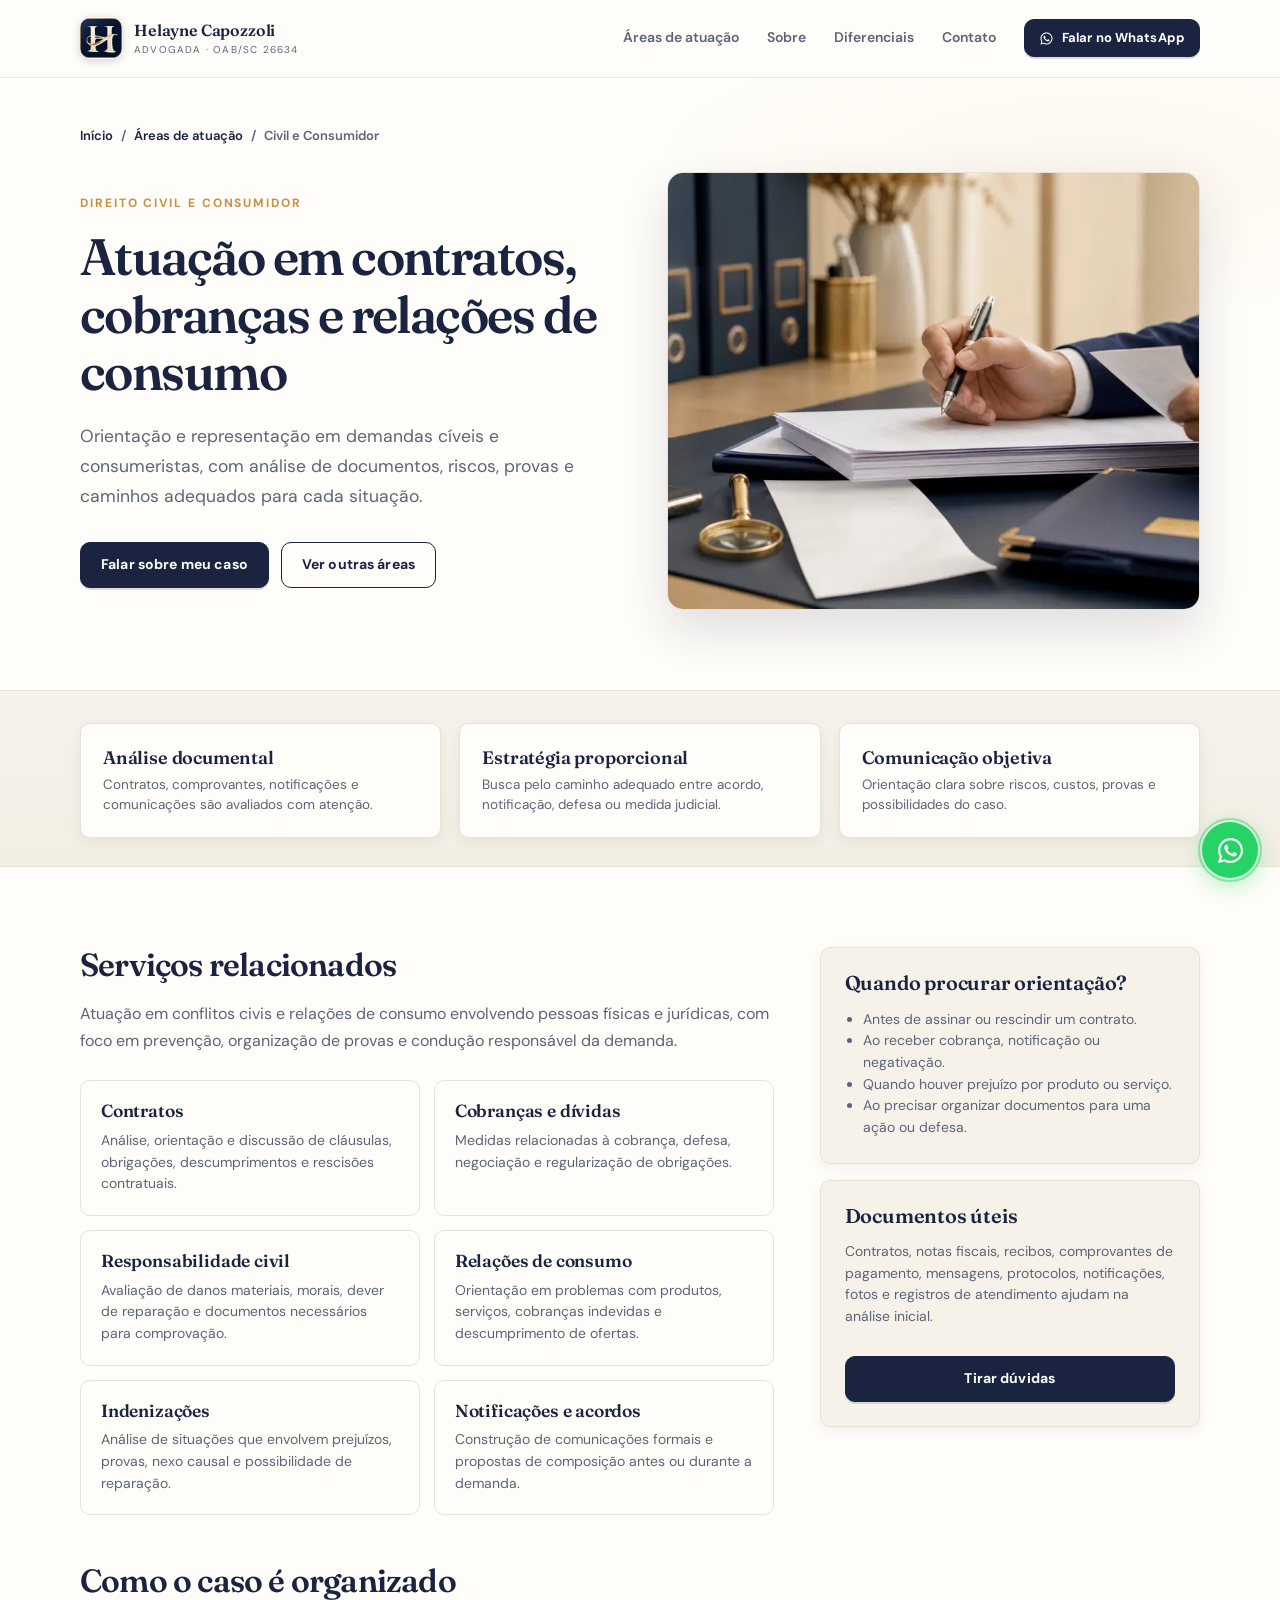
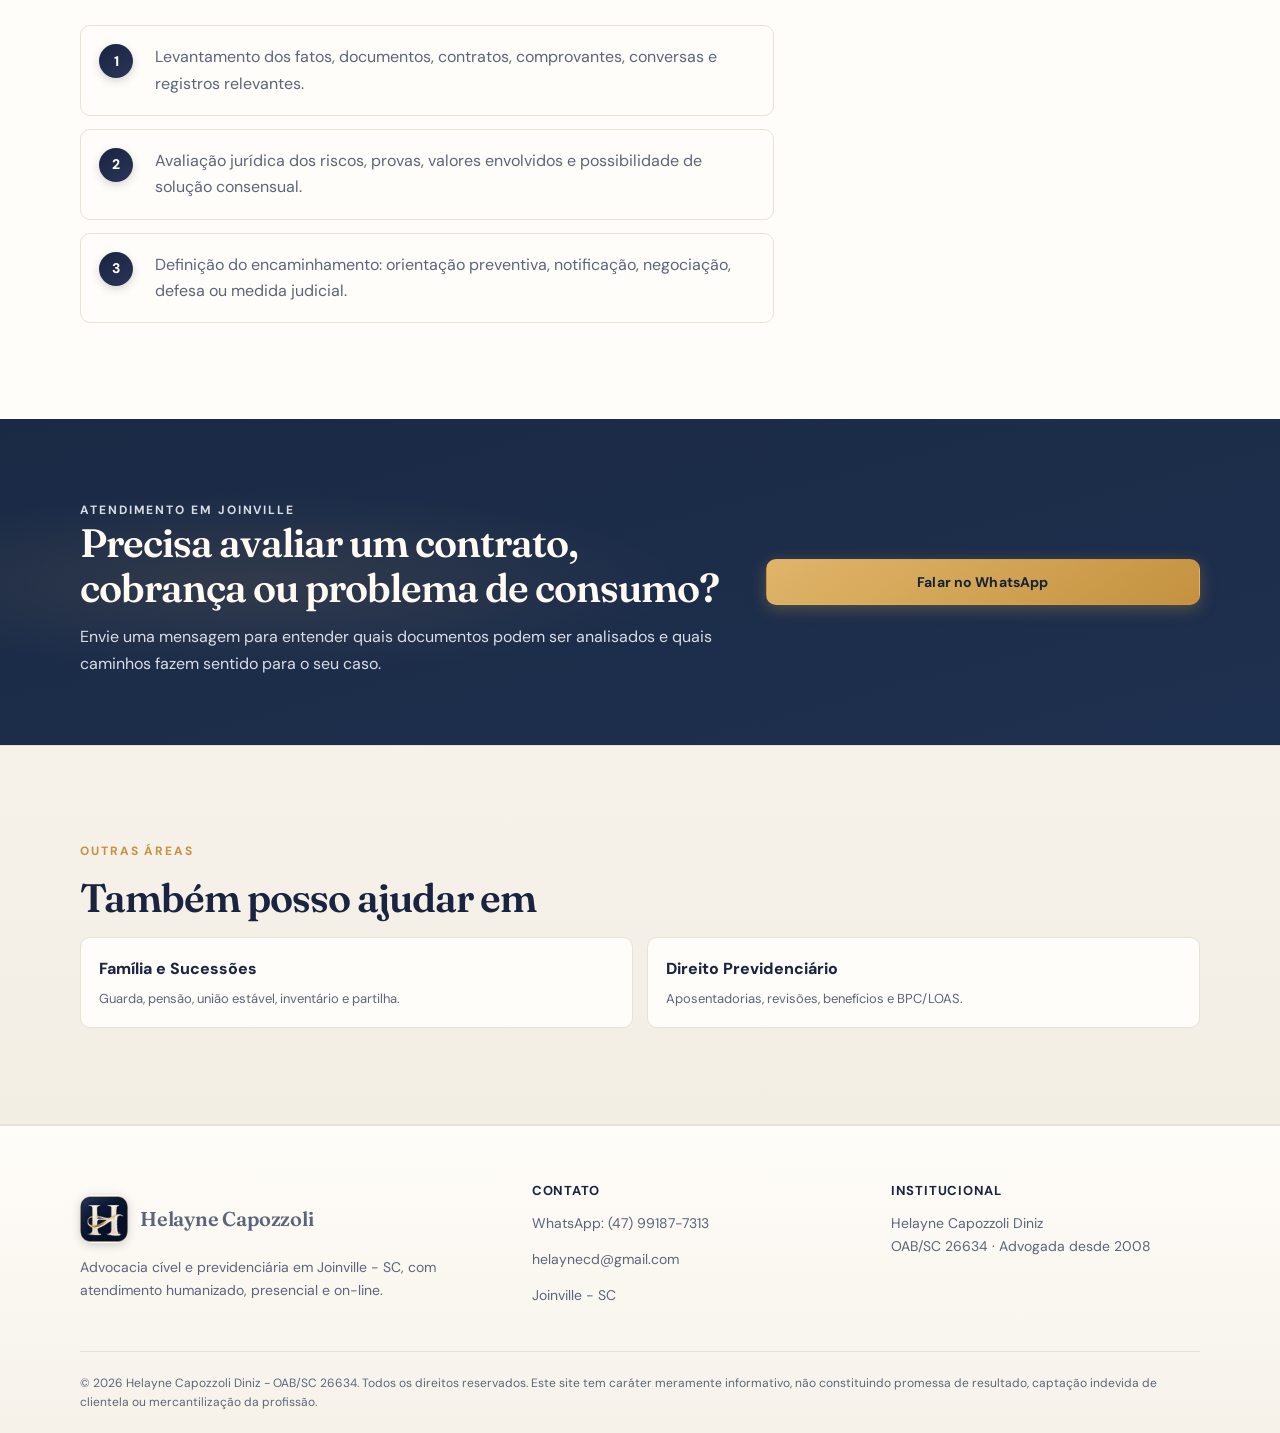
==== servicos/civil-consumidor.html @ b2b25af7 "Add files via upload" ====
<!doctype html>
<html lang="pt-BR">
  <head>
    <meta charset="UTF-8" />
    <meta name="viewport" content="width=device-width, initial-scale=1.0" />
    <meta
      name="description"
      content="Atuação em Direito Civil e do Consumidor em Joinville: contratos, cobranças, responsabilidade civil, indenizações e relações de consumo."
    />
    <meta name="theme-color" content="#202842" />
    <meta property="og:type" content="website" />
    <meta property="og:locale" content="pt_BR" />
    <meta property="og:url" content="https://www.helaynediniz.adv.br/servicos/civil-consumidor.html" />
    <meta property="og:title" content="Direito Civil e Consumidor | Helayne Capozzoli Diniz" />
    <meta property="og:description" content="Orientação jurídica em contratos, cobranças, responsabilidade civil e relações de consumo em Joinville - SC." />
    <meta property="og:image" content="https://www.helaynediniz.adv.br/public/civil-consumidor.webp" />
    <title>Direito Civil e Consumidor | Helayne Capozzoli Diniz</title>
    <link rel="canonical" href="https://www.helaynediniz.adv.br/servicos/civil-consumidor.html" />
    <link rel="icon" href="../public/logo-helayne.png" type="image/png" />
    <link rel="preload" as="image" href="../public/civil-consumidor.webp" />
    <link rel="preconnect" href="https://fonts.googleapis.com" />
    <link rel="preconnect" href="https://fonts.gstatic.com" crossorigin />
    <link
      href="https://fonts.googleapis.com/css2?family=DM+Sans:opsz,wght@9..40,400;9..40,500;9..40,600;9..40,700&family=Fraunces:opsz,wght@9..144,500;9..144,600;9..144,700&display=swap"
      rel="stylesheet"
    />
    <link rel="stylesheet" href="../styles.css" />
  </head>
  <body>
    <header class="site-header">
      <div class="container header-content">
        <a class="brand" href="../index.html#inicio" aria-label="Ir para o início">
          <span class="brand-mark" aria-hidden="true"><img src="../public/logo-helayne.webp" width="40" height="38" alt="" /></span>
          <span><strong>Helayne Capozzoli</strong><small>Advogada · OAB/SC 26634</small></span>
        </a>
        <nav class="desktop-nav" aria-label="Navegação principal">
          <a href="../index.html#areas">Áreas de atuação</a>
          <a href="../index.html#sobre">Sobre</a>
          <a href="../index.html#diferenciais">Diferenciais</a>
          <a href="../index.html#contato">Contato</a>
        </nav>
        <a class="button button-small header-cta" href="https://wa.me/5547991877313?text=Ol%C3%A1%2C%20Dra.%20Helayne.%20Gostaria%20de%20falar%20sobre%20Direito%20Civil%20e%20Consumidor." target="_blank" rel="noopener noreferrer">
          <span class="button-icon" aria-hidden="true"><svg class="whatsapp-logo" viewBox="0 0 32 32"><path d="M16.04 3.2c-7.1 0-12.86 5.75-12.86 12.84 0 2.27.6 4.49 1.73 6.43L3.07 29l6.69-1.75a12.8 12.8 0 0 0 6.27 1.6h.01c7.09 0 12.85-5.76 12.85-12.85S23.13 3.2 16.04 3.2Zm0 23.45h-.01c-1.9 0-3.77-.51-5.4-1.48l-.39-.23-3.97 1.04 1.06-3.87-.25-.4a10.58 10.58 0 0 1-1.63-5.67c0-5.85 4.76-10.61 10.62-10.61 2.83 0 5.49 1.1 7.49 3.1s3.1 4.66 3.1 7.49c0 5.85-4.76 10.62-10.62 10.62Zm5.82-7.95c-.32-.16-1.88-.93-2.17-1.04-.29-.11-.5-.16-.71.16-.21.32-.82 1.04-1 1.25-.18.21-.37.24-.69.08-.32-.16-1.35-.5-2.57-1.59-.95-.85-1.59-1.89-1.78-2.21-.18-.32-.02-.49.14-.65.14-.14.32-.37.48-.56.16-.18.21-.32.32-.53.11-.21.05-.4-.03-.56-.08-.16-.71-1.71-.98-2.34-.26-.62-.52-.54-.71-.55h-.61c-.21 0-.56.08-.85.4-.29.32-1.11 1.09-1.11 2.65s1.14 3.07 1.3 3.28c.16.21 2.24 3.42 5.42 4.79.76.33 1.35.52 1.81.67.76.24 1.46.21 2.01.13.61-.09 1.88-.77 2.14-1.51.26-.74.26-1.38.18-1.51-.08-.13-.29-.21-.61-.37Z" /></svg></span> Falar no WhatsApp
        </a>
        <button class="menu-button" type="button" aria-expanded="false" aria-controls="mobile-menu" aria-label="Abrir menu"><span></span><span></span><span></span></button>
      </div>
      <nav id="mobile-menu" class="mobile-nav" aria-label="Navegação mobile" hidden>
        <a href="../index.html#areas">Áreas de atuação</a>
        <a href="../index.html#sobre">Sobre</a>
        <a href="../index.html#diferenciais">Diferenciais</a>
        <a href="../index.html#contato">Contato</a>
        <a class="button" href="https://wa.me/5547991877313?text=Ol%C3%A1%2C%20Dra.%20Helayne.%20Gostaria%20de%20falar%20sobre%20Direito%20Civil%20e%20Consumidor." target="_blank" rel="noopener noreferrer">Falar no WhatsApp</a>
      </nav>
    </header>

    <main>
      <section class="service-hero">
        <div class="container">
          <nav class="breadcrumb" aria-label="Você está em">
            <a href="../index.html">Início</a><span aria-hidden="true">/</span><a href="../index.html#areas">Áreas de atuação</a><span aria-hidden="true">/</span><span>Civil e Consumidor</span>
          </nav>
          <div class="service-hero-grid">
            <div>
              <p class="eyebrow">Direito Civil e Consumidor</p>
              <h1>Atuação em contratos, cobranças e relações de consumo</h1>
              <p class="service-lead">
                Orientação e representação em demandas cíveis e consumeristas, com análise de documentos, riscos, provas e caminhos adequados para cada situação.
              </p>
              <div class="service-actions">
                <a class="button" href="https://wa.me/5547991877313?text=Ol%C3%A1%2C%20Dra.%20Helayne.%20Gostaria%20de%20falar%20sobre%20Direito%20Civil%20e%20Consumidor." target="_blank" rel="noopener noreferrer">Falar sobre meu caso</a>
                <a class="button button-outline" href="../index.html#areas">Ver outras áreas</a>
              </div>
            </div>
            <figure class="service-photo">
              <img src="../public/civil-consumidor.webp" width="1200" height="588" alt="Contrato, celular e documentos de consumo em mesa de escritório jurídico" loading="lazy" />
            </figure>
          </div>
        </div>
      </section>

      <section class="service-summary">
        <div class="container summary-grid">
          <div class="summary-item"><strong>Análise documental</strong><span>Contratos, comprovantes, notificações e comunicações são avaliados com atenção.</span></div>
          <div class="summary-item"><strong>Estratégia proporcional</strong><span>Busca pelo caminho adequado entre acordo, notificação, defesa ou medida judicial.</span></div>
          <div class="summary-item"><strong>Comunicação objetiva</strong><span>Orientação clara sobre riscos, custos, provas e possibilidades do caso.</span></div>
        </div>
      </section>

      <section class="service-content">
        <div class="container service-layout">
          <div>
            <section class="service-block">
              <h2>Serviços relacionados</h2>
              <p>Atuação em conflitos civis e relações de consumo envolvendo pessoas físicas e jurídicas, com foco em prevenção, organização de provas e condução responsável da demanda.</p>
              <div class="service-list-grid">
                <article class="service-feature"><h3>Contratos</h3><p>Análise, orientação e discussão de cláusulas, obrigações, descumprimentos e rescisões contratuais.</p></article>
                <article class="service-feature"><h3>Cobranças e dívidas</h3><p>Medidas relacionadas à cobrança, defesa, negociação e regularização de obrigações.</p></article>
                <article class="service-feature"><h3>Responsabilidade civil</h3><p>Avaliação de danos materiais, morais, dever de reparação e documentos necessários para comprovação.</p></article>
                <article class="service-feature"><h3>Relações de consumo</h3><p>Orientação em problemas com produtos, serviços, cobranças indevidas e descumprimento de ofertas.</p></article>
                <article class="service-feature"><h3>Indenizações</h3><p>Análise de situações que envolvem prejuízos, provas, nexo causal e possibilidade de reparação.</p></article>
                <article class="service-feature"><h3>Notificações e acordos</h3><p>Construção de comunicações formais e propostas de composição antes ou durante a demanda.</p></article>
              </div>
            </section>

            <section class="service-block">
              <h2>Como o caso é organizado</h2>
              <ol class="service-steps">
                <li><span>Levantamento dos fatos, documentos, contratos, comprovantes, conversas e registros relevantes.</span></li>
                <li><span>Avaliação jurídica dos riscos, provas, valores envolvidos e possibilidade de solução consensual.</span></li>
                <li><span>Definição do encaminhamento: orientação preventiva, notificação, negociação, defesa ou medida judicial.</span></li>
              </ol>
            </section>
          </div>

          <aside class="service-aside">
            <div class="aside-box">
              <h2>Quando procurar orientação?</h2>
              <ul>
                <li>Antes de assinar ou rescindir um contrato.</li>
                <li>Ao receber cobrança, notificação ou negativação.</li>
                <li>Quando houver prejuízo por produto ou serviço.</li>
                <li>Ao precisar organizar documentos para uma ação ou defesa.</li>
              </ul>
            </div>
            <div class="aside-box">
              <h3>Documentos úteis</h3>
              <p>Contratos, notas fiscais, recibos, comprovantes de pagamento, mensagens, protocolos, notificações, fotos e registros de atendimento ajudam na análise inicial.</p>
              <a class="button" href="https://wa.me/5547991877313?text=Ol%C3%A1%2C%20Dra.%20Helayne.%20Gostaria%20de%20orienta%C3%A7%C3%A3o%20sobre%20documentos%20para%20Direito%20Civil%20e%20Consumidor." target="_blank" rel="noopener noreferrer">Tirar dúvidas</a>
            </div>
          </aside>
        </div>
      </section>

      <section class="service-cta-band">
        <div class="container service-cta-grid">
          <div>
            <p class="eyebrow">Atendimento em Joinville</p>
            <h2>Precisa avaliar um contrato, cobrança ou problema de consumo?</h2>
            <p>Envie uma mensagem para entender quais documentos podem ser analisados e quais caminhos fazem sentido para o seu caso.</p>
          </div>
          <a class="button" href="https://wa.me/5547991877313?text=Ol%C3%A1%2C%20Dra.%20Helayne.%20Gostaria%20de%20agendar%20uma%20consulta%20sobre%20Direito%20Civil%20e%20Consumidor." target="_blank" rel="noopener noreferrer">Falar no WhatsApp</a>
        </div>
      </section>

      <section class="section section-muted">
        <div class="container">
          <div class="section-heading">
            <p class="eyebrow">Outras áreas</p>
            <h2>Também posso ajudar em</h2>
          </div>
          <div class="related-services">
            <a href="familia-sucessoes.html">Família e Sucessões<span>Guarda, pensão, união estável, inventário e partilha.</span></a>
            <a href="previdenciario.html">Direito Previdenciário<span>Aposentadorias, revisões, benefícios e BPC/LOAS.</span></a>
          </div>
        </div>
      </section>
    </main>

    <footer class="site-footer">
      <div class="container footer-grid">
        <div><a class="brand brand-footer" href="../index.html#inicio"><span class="brand-mark" aria-hidden="true"><img src="../public/logo-helayne.webp" width="40" height="38" alt="" /></span><strong>Helayne Capozzoli</strong></a><p>Advocacia cível e previdenciária em Joinville - SC, com atendimento humanizado, presencial e on-line.</p></div>
        <div><h3>Contato</h3><a href="https://wa.me/5547991877313" target="_blank" rel="noopener noreferrer">WhatsApp: (47) 99187-7313</a><a href="mailto:helaynecd@gmail.com">helaynecd@gmail.com</a><p>Joinville - SC</p></div>
        <div><h3>Institucional</h3><p>Helayne Capozzoli Diniz<br />OAB/SC 26634 · Advogada desde 2008</p></div>
      </div>
      <div class="container copyright">© <span id="year"></span> Helayne Capozzoli Diniz - OAB/SC 26634. Todos os direitos reservados. Este site tem caráter meramente informativo, não constituindo promessa de resultado, captação indevida de clientela ou mercantilização da profissão.</div>
    </footer>
    <a class="whatsapp-float" href="https://wa.me/5547991877313?text=Ol%C3%A1%2C%20Dra.%20Helayne.%20Gostaria%20de%20falar%20sobre%20Direito%20Civil%20e%20Consumidor." target="_blank" rel="noopener noreferrer" aria-label="Falar no WhatsApp"><svg class="whatsapp-logo" viewBox="0 0 32 32" aria-hidden="true"><path d="M16.04 3.2c-7.1 0-12.86 5.75-12.86 12.84 0 2.27.6 4.49 1.73 6.43L3.07 29l6.69-1.75a12.8 12.8 0 0 0 6.27 1.6h.01c7.09 0 12.85-5.76 12.85-12.85S23.13 3.2 16.04 3.2Zm0 23.45h-.01c-1.9 0-3.77-.51-5.4-1.48l-.39-.23-3.97 1.04 1.06-3.87-.25-.4a10.58 10.58 0 0 1-1.63-5.67c0-5.85 4.76-10.61 10.62-10.61 2.83 0 5.49 1.1 7.49 3.1s3.1 4.66 3.1 7.49c0 5.85-4.76 10.62-10.62 10.62Zm5.82-7.95c-.32-.16-1.88-.93-2.17-1.04-.29-.11-.5-.16-.71.16-.21.32-.82 1.04-1 1.25-.18.21-.37.24-.69.08-.32-.16-1.35-.5-2.57-1.59-.95-.85-1.59-1.89-1.78-2.21-.18-.32-.02-.49.14-.65.14-.14.32-.37.48-.56.16-.18.21-.32.32-.53.11-.21.05-.4-.03-.56-.08-.16-.71-1.71-.98-2.34-.26-.62-.52-.54-.71-.55h-.61c-.21 0-.56.08-.85.4-.29.32-1.11 1.09-1.11 2.65s1.14 3.07 1.3 3.28c.16.21 2.24 3.42 5.42 4.79.76.33 1.35.52 1.81.67.76.24 1.46.21 2.01.13.61-.09 1.88-.77 2.14-1.51.26-.74.26-1.38.18-1.51-.08-.13-.29-.21-.61-.37Z" /></svg></a>
    <script src="../script.js"></script>
  </body>
</html>
---- styles.css ----
:root {
  --ink: #1a2340;
  --ink-soft: #2a3558;
  --muted: #5c6578;
  --paper: #fffdf9;
  --sand: #f6f2ea;
  --sand-deep: #efe9de;
  --gold: #c4923f;
  --gold-soft: #d4a85c;
  --gold-muted: #f0e2c9;
  --line: #e8e2d6;
  --line-strong: #d9d1c3;
  --shadow: 0 12px 32px rgba(26, 35, 64, 0.1);
  --shadow-sm: 0 4px 14px rgba(26, 35, 64, 0.06);
  --shadow-lg: 0 20px 48px rgba(26, 35, 64, 0.14);
  --radius: 16px;
  --radius-sm: 10px;
  --serif: Fraunces, Georgia, serif;
  --sans: "DM Sans", Arial, sans-serif;
  --ease: cubic-bezier(0.22, 1, 0.36, 1);
}

* { box-sizing: border-box; }

html { scroll-behavior: smooth; overflow-x: hidden; }

body {
  margin: 0;
  overflow-x: hidden;
  background: var(--paper);
  color: var(--ink);
  font: 400 16px/1.65 var(--sans);
  -webkit-font-smoothing: antialiased;
  text-rendering: optimizeLegibility;
}

::selection {
  background: rgba(196, 146, 63, 0.22);
  color: var(--ink);
}

a { color: inherit; text-decoration: none; }

a:focus-visible,
button:focus-visible,
summary:focus-visible {
  outline: 3px solid rgba(196, 146, 63, 0.5);
  outline-offset: 3px;
  border-radius: 8px;
}

img { display: block; max-width: 100%; height: auto; }

.container {
  width: min(1120px, calc(100% - 40px));
  margin: auto;
}

/* —— Header —— */
.site-header {
  position: sticky;
  top: 0;
  z-index: 10;
  border-bottom: 1px solid transparent;
  background: rgba(255, 253, 249, 0.88);
  backdrop-filter: blur(16px) saturate(1.2);
  -webkit-backdrop-filter: blur(16px) saturate(1.2);
  transition: border-color 0.25s var(--ease), box-shadow 0.25s var(--ease);
  box-shadow: 0 1px 0 rgba(232, 226, 214, 0.8);
}

.header-content {
  min-height: 76px;
  display: flex;
  align-items: center;
  justify-content: space-between;
  gap: 28px;
}

.brand {
  display: flex;
  align-items: center;
  gap: 12px;
  line-height: 1.1;
}

.brand-mark {
  display: grid;
  place-items: center;
  width: 42px;
  height: 42px;
  flex-shrink: 0;
  border-radius: 10px;
  overflow: hidden;
  background: transparent;
  box-shadow: 0 2px 10px rgba(26, 35, 64, 0.2);
}

.brand-mark img {
  width: 100%;
  height: 100%;
  object-fit: contain;
  display: block;
}

.brand-mark svg,
.button-icon svg,
.area-icon svg,
.contact-list svg,
.trust-points svg,
.location svg,
.whatsapp-float svg {
  width: 1em;
  height: 1em;
  fill: none;
  stroke: currentColor;
  stroke-linecap: round;
  stroke-linejoin: round;
  stroke-width: 2;
}

/* brand-mark now uses img logo */

.whatsapp-logo {
  fill: currentColor !important;
  stroke: none !important;
}

.brand strong {
  display: block;
  font: 600 16px/1.15 var(--serif);
  letter-spacing: -0.01em;
}

.brand small {
  display: block;
  margin-top: 4px;
  color: var(--muted);
  font-size: 10px;
  letter-spacing: 0.12em;
  text-transform: uppercase;
}

.desktop-nav {
  display: flex;
  gap: 28px;
  margin-left: auto;
}

.desktop-nav a {
  position: relative;
  color: var(--muted);
  font-size: 14px;
  font-weight: 600;
  transition: color 0.2s var(--ease);
}

.desktop-nav a::after {
  content: "";
  position: absolute;
  left: 0;
  bottom: -4px;
  width: 100%;
  height: 1.5px;
  background: var(--gold);
  transform: scaleX(0);
  transform-origin: left;
  transition: transform 0.25s var(--ease);
}

.desktop-nav a:hover {
  color: var(--ink);
}

.desktop-nav a:hover::after {
  transform: scaleX(1);
}

/* —— Buttons —— */
.button {
  display: inline-flex;
  align-items: center;
  justify-content: center;
  gap: 8px;
  min-height: 46px;
  padding: 0 20px;
  border: 1px solid var(--ink);
  border-radius: var(--radius-sm);
  background: var(--ink);
  color: white;
  font-size: 14px;
  font-weight: 700;
  letter-spacing: 0.01em;
  transition: transform 0.25s var(--ease), background 0.2s ease, box-shadow 0.25s var(--ease), border-color 0.2s ease;
  box-shadow: 0 2px 0 rgba(26, 35, 64, 0.15);
}

.button:hover {
  transform: translateY(-2px);
  background: var(--ink-soft);
  box-shadow: 0 8px 20px rgba(26, 35, 64, 0.18);
}

.button:active {
  transform: translateY(0);
}

.button-small {
  min-height: 38px;
  padding: 0 14px;
  font-size: 13px;
}

.button-outline {
  background: transparent;
  color: var(--ink);
  box-shadow: none;
}

.button-outline:hover {
  background: var(--sand);
  box-shadow: var(--shadow-sm);
}

.button-icon {
  display: inline-grid;
  place-items: center;
  font-size: 15px;
}

.menu-button,
.mobile-nav {
  display: none;
}

/* —— Hero —— */
.hero {
  position: relative;
  overflow: hidden;
  padding: 64px 0 80px;
  background:
    radial-gradient(ellipse 80% 60% at 90% 10%, rgba(196, 146, 63, 0.07), transparent 55%),
    radial-gradient(ellipse 50% 40% at 5% 90%, rgba(26, 35, 64, 0.04), transparent 50%),
    var(--paper);
}

.hero-grid,
.about-grid,
.contact-grid {
  display: grid;
  grid-template-columns: 1.08fr 0.92fr;
  gap: 72px;
  align-items: center;
}

.hero-grid > *,
.about-grid > *,
.contact-grid > * {
  min-width: 0;
}

.eyebrow {
  margin: 0 0 14px;
  color: var(--gold);
  font-size: 12px;
  font-weight: 700;
  letter-spacing: 0.16em;
  text-transform: uppercase;
}

.location {
  display: inline-flex;
  align-items: center;
  max-width: 100%;
  gap: 8px;
  padding: 6px 14px;
  margin-bottom: 22px;
  border: 1px solid var(--line);
  border-radius: 999px;
  background: rgba(246, 242, 234, 0.85);
  color: var(--muted);
  letter-spacing: 0;
  text-transform: none;
  font-size: 12.5px;
  font-weight: 600;
  box-shadow: var(--shadow-sm);
}

.location span {
  display: inline-grid;
  place-items: center;
  color: var(--gold);
  font-size: 15px;
}

h1, h2, h3 {
  margin: 0;
  font-family: var(--serif);
  line-height: 1.12;
  overflow-wrap: break-word;
  font-weight: 600;
}

h1 {
  max-width: 620px;
  font-size: clamp(2.5rem, 4vw, 4.1rem);
  letter-spacing: -0.03em;
  color: var(--ink);
}

h2 {
  font-size: clamp(2rem, 3.1vw, 2.85rem);
  letter-spacing: -0.025em;
}

h3 { font-size: 21px; }

.hero-text {
  max-width: 560px;
  margin: 24px 0 0;
  color: var(--muted);
  font-size: 17.5px;
  line-height: 1.7;
}

.hero-text strong { color: var(--ink); font-weight: 600; }

.hero-actions {
  display: flex;
  flex-wrap: wrap;
  gap: 12px;
  margin-top: 32px;
}

.trust-points {
  display: flex;
  flex-wrap: wrap;
  gap: 14px 32px;
  margin-top: 36px;
  color: var(--muted);
  font-size: 14px;
}

.trust-points p {
  margin: 0;
  display: inline-flex;
  align-items: center;
  gap: 8px;
}

.trust-points p > span:first-child {
  display: inline-grid;
  place-items: center;
  width: 22px;
  height: 22px;
  border-radius: 50%;
  background: var(--gold-muted);
  color: #8f6428;
  font-size: 12px;
  font-weight: 800;
  flex-shrink: 0;
}

.trust-points .trust-label {
  display: inline;
}

.trust-points strong { color: var(--ink); }

.hero-image-wrap {
  position: relative;
  width: 100%;
  max-width: 380px;
  justify-self: end;
}

.hero-image-wrap::before {
  content: "";
  position: absolute;
  inset: -12px -12px 20px 20px;
  border: 1.5px solid var(--gold-soft);
  border-radius: calc(var(--radius) + 6px);
  opacity: 0.45;
  pointer-events: none;
  z-index: 0;
}

.hero-image {
  position: relative;
  z-index: 1;
  width: 100%;
  height: clamp(420px, 46vw, 490px);
  object-fit: cover;
  object-position: center top;
  border: 1px solid var(--line);
  border-radius: var(--radius);
  box-shadow: var(--shadow-lg);
}

.oab-card {
  position: absolute;
  z-index: 2;
  left: -18px;
  bottom: -14px;
  display: flex;
  flex-direction: column;
  padding: 14px 18px;
  border: 1px solid var(--line);
  border-radius: 12px;
  background: rgba(255, 253, 249, 0.96);
  backdrop-filter: blur(8px);
  box-shadow: var(--shadow);
}

.oab-card strong {
  font: 600 17px var(--serif);
  letter-spacing: -0.01em;
}

.oab-card span {
  margin-top: 2px;
  color: var(--muted);
  font-size: 11.5px;
  letter-spacing: 0.04em;
}

/* —— Sections —— */
.section { padding: 96px 0; }

.section-muted {
  border-block: 1px solid var(--line);
  background: linear-gradient(180deg, var(--sand) 0%, #f3eee4 100%);
}

.section-heading { max-width: 680px; }

.centered {
  margin-inline: auto;
  text-align: center;
}

.section-heading > p:last-child {
  margin: 16px 0 0;
  color: var(--muted);
  font-size: 16px;
  line-height: 1.65;
}

/* —— Area cards —— */
.cards-grid {
  display: grid;
  grid-template-columns: repeat(3, minmax(0, 1fr));
  gap: 22px;
  margin-top: 48px;
}

.area-card {
  position: relative;
  display: flex;
  min-width: 0;
  flex-direction: column;
  min-height: 360px;
  padding: 30px;
  border: 1px solid var(--line);
  border-radius: var(--radius);
  background: var(--paper);
  transition: transform 0.3s var(--ease), box-shadow 0.3s var(--ease), border-color 0.25s ease;
  overflow: hidden;
}

.area-card::before {
  content: "";
  position: absolute;
  top: 0;
  left: 0;
  right: 0;
  height: 3px;
  background: linear-gradient(90deg, var(--gold), var(--gold-soft));
  transform: scaleX(0);
  transform-origin: left;
  transition: transform 0.35s var(--ease);
}

.area-card:hover {
  transform: translateY(-6px);
  box-shadow: var(--shadow);
  border-color: var(--line-strong);
}

.area-card:hover::before {
  transform: scaleX(1);
}

.area-icon {
  display: grid;
  place-items: center;
  width: 50px;
  height: 50px;
  border-radius: 13px;
  background: linear-gradient(145deg, var(--ink) 0%, var(--ink-soft) 100%);
  color: white;
  font-size: 24px;
  box-shadow: 0 4px 12px rgba(26, 35, 64, 0.2);
  transition: transform 0.3s var(--ease);
}

.area-card:hover .area-icon {
  transform: scale(1.06);
}

.area-icon svg { width: 23px; height: 23px; }

.area-card h3 { margin-top: 22px; letter-spacing: -0.015em; }

.area-card p {
  margin: 12px 0 0;
  color: var(--muted);
  font-size: 14.5px;
  line-height: 1.6;
}

.area-card ul {
  padding: 0;
  margin: 20px 0;
  list-style: none;
  font-size: 14px;
}

.area-card li {
  margin: 8px 0;
  color: var(--ink-soft);
}

.area-card li::before {
  content: "";
  display: inline-block;
  width: 6px;
  height: 6px;
  margin-right: 10px;
  border-radius: 50%;
  background: var(--gold);
  vertical-align: middle;
  box-shadow: 0 0 0 3px rgba(196, 146, 63, 0.15);
}


/* —— Full-card click target —— */
.area-card {
  cursor: pointer;
}

.area-card-link {
  position: static;
}

.area-card-link::after {
  content: "";
  position: absolute;
  inset: 0;
  z-index: 1;
  border-radius: inherit;
}

.area-card-link span {
  position: relative;
  z-index: 2;
}

.area-card > a,
.area-card-link {
  margin-top: auto;
  color: var(--ink);
  font-size: 14px;
  font-weight: 700;
  transition: color 0.2s ease;
}

.area-card > a span,
.area-card-link span {
  color: var(--gold);
  display: inline-block;
  transition: transform 0.25s var(--ease);
}

.area-card > a:hover,
.area-card-link:hover { color: var(--gold); }

.area-card > a:hover span,
.area-card-link:hover span {
  transform: translateX(4px);
}

.area-card:hover .area-card-link { color: var(--gold); }
.area-card:hover .area-card-link span { transform: translateX(4px); }

/* —— About —— */
.office-photo {
  position: relative;
  width: 100%;
  max-width: 460px;
  justify-self: start;
  overflow: hidden;
  border: 1px solid var(--line);
  border-radius: var(--radius);
  box-shadow: var(--shadow);
}

.office-photo img {
  width: 100%;
  height: clamp(300px, 32vw, 420px);
  object-fit: cover;
  transition: transform 0.6s var(--ease);
}

.office-photo:hover img {
  transform: scale(1.04);
}

.about-copy > p:not(.eyebrow) {
  color: var(--muted);
  line-height: 1.7;
}

.stats {
  display: grid;
  grid-template-columns: repeat(2, 1fr);
  gap: 24px;
  margin: 32px 0;
}

.stats div {
  padding: 12px 0 12px 16px;
  border-left: 2.5px solid var(--gold);
  background: linear-gradient(90deg, rgba(196, 146, 63, 0.06), transparent);
  border-radius: 0 8px 8px 0;
}

.stats dt {
  color: var(--muted);
  font-size: 12.5px;
  font-weight: 600;
  letter-spacing: 0.04em;
  text-transform: uppercase;
}

.stats dd {
  margin: 4px 0 0;
  font: 600 20px var(--serif);
  letter-spacing: -0.01em;
}

/* —— Differentials —— */
.section-dark {
  background:
    radial-gradient(ellipse 70% 50% at 50% 0%, rgba(210, 163, 93, 0.12), transparent 55%),
    linear-gradient(165deg, #1a2a45 0%, #152238 50%, #1e304f 100%);
  color: white;
}

.light h2 { color: #fffaf3; }

.differentials-section { padding: 72px 0 76px; }

.differentials-container {
  width: min(1082px, calc(100% - 40px));
  margin: auto;
}

.differentials-section .eyebrow {
  margin-bottom: 14px;
  color: var(--gold-soft);
  font-size: 13px;
  letter-spacing: 0.14em;
}

.differentials-section h2 {
  font-size: clamp(1.9rem, 3vw, 2.35rem);
  letter-spacing: -0.03em;
}

.differentials-grid {
  display: grid;
  grid-template-columns: repeat(4, 1fr);
  gap: 28px;
  margin-top: 48px;
}

.differentials-grid article {
  display: flex;
  min-width: 0;
  flex-direction: column;
  align-items: center;
  text-align: center;
  padding: 28px 18px;
  border-radius: var(--radius);
  border: 1px solid rgba(255, 255, 255, 0.08);
  background: rgba(255, 255, 255, 0.04);
  transition: background 0.3s var(--ease), border-color 0.3s ease, transform 0.3s var(--ease);
}

.differentials-grid article:hover {
  background: rgba(255, 255, 255, 0.07);
  border-color: rgba(210, 163, 93, 0.35);
  transform: translateY(-4px);
}

.differential-icon {
  display: grid;
  place-items: center;
  width: 52px;
  height: 52px;
  border-radius: 14px;
  background: linear-gradient(145deg, #e0b56a, #c4923f);
  color: #152238;
  box-shadow: 0 6px 16px rgba(196, 146, 63, 0.3);
}

.differential-icon svg {
  width: 25px;
  height: 25px;
  fill: none;
  stroke: currentColor;
  stroke-linecap: round;
  stroke-linejoin: round;
  stroke-width: 2;
}

.differentials-grid h3 {
  margin-top: 20px;
  color: #fffaf3;
  font-size: 18.5px;
  letter-spacing: -0.015em;
}

.differentials-grid p {
  max-width: 240px;
  margin: 8px auto 0;
  color: rgba(238, 241, 246, 0.88);
  font-size: 14px;
  line-height: 1.62;
}

/* —— Contact —— */
.contact-grid { align-items: stretch; }

.contact-grid h2 { max-width: 500px; }

.contact-intro {
  max-width: 510px;
  color: var(--muted);
  line-height: 1.7;
}

.contact-list { margin: 30px 0; }

.contact-list > p {
  display: flex;
  gap: 14px;
  margin: 18px 0;
  color: var(--muted);
  font-size: 14.5px;
  line-height: 1.55;
}

.contact-list > p > span:first-child {
  display: grid;
  place-items: center;
  flex: 0 0 42px;
  height: 42px;
  border-radius: 11px;
  background: linear-gradient(145deg, var(--ink), var(--ink-soft));
  color: white;
  font-size: 18px;
  box-shadow: 0 3px 10px rgba(26, 35, 64, 0.15);
}

.contact-list svg { width: 18px; height: 18px; }

.contact-list strong,
.contact-list a {
  display: block;
  color: var(--ink);
  font-weight: 700;
}

.contact-list a {
  font-weight: 500;
  transition: color 0.2s ease;
}

.contact-list a:hover { color: var(--gold); }

.contact-actions {
  display: flex;
  flex-wrap: wrap;
  gap: 12px;
}

.map {
  width: 100%;
  min-height: 420px;
  border: 1px solid var(--line);
  border-radius: var(--radius);
  box-shadow: var(--shadow-sm);
  filter: grayscale(0.15) contrast(1.02);
  transition: filter 0.3s ease;
}

.map:hover { filter: none; }

/* —— FAQ —— */
.narrow { max-width: 780px; }

.faq-list {
  margin-top: 40px;
  border-top: 1px solid var(--line);
}

.faq-list details {
  border-bottom: 1px solid var(--line);
  transition: background 0.2s ease;
}

.faq-list details:hover {
  background: rgba(246, 242, 234, 0.45);
}

.faq-list summary {
  display: flex;
  align-items: center;
  justify-content: space-between;
  gap: 20px;
  padding: 22px 8px;
  cursor: pointer;
  color: var(--ink);
  font-weight: 700;
  font-size: 15.5px;
  list-style: none;
  transition: color 0.2s ease;
}

.faq-list summary::-webkit-details-marker { display: none; }

.faq-list summary:hover { color: var(--ink-soft); }

.faq-list summary span {
  display: grid;
  place-items: center;
  width: 28px;
  height: 28px;
  flex-shrink: 0;
  border-radius: 50%;
  background: var(--sand);
  color: var(--gold);
  font-size: 20px;
  font-weight: 400;
  line-height: 1;
  transition: transform 0.3s var(--ease), background 0.2s ease;
}

.faq-list details[open] summary span {
  transform: rotate(45deg);
  background: var(--gold-muted);
}

.faq-list details p {
  max-width: 660px;
  margin: 0 8px 22px;
  color: var(--muted);
  font-size: 14.5px;
  line-height: 1.7;
}

/* —— Footer —— */
.site-footer {
  border-top: 1px solid var(--line);
  padding-top: 56px;
  background: linear-gradient(180deg, var(--paper) 0%, var(--sand) 100%);
}

.footer-grid {
  display: grid;
  grid-template-columns: 1.3fr 1fr 1fr;
  gap: 50px;
}

.footer-grid .brand { display: block; width: max-content; }

.site-footer .brand-mark {
  display: grid;
  width: 48px;
  height: 48px;
  border-radius: 12px;
}

.brand-footer {
  display: flex !important;
  align-items: center;
  gap: 12px;
  width: max-content;
  margin-bottom: 4px;
}

.footer-grid .brand strong {
  font-size: 20px;
}

.footer-grid p,
.footer-grid a {
  display: block;
  margin: 13px 0 0;
  color: var(--muted);
  font-size: 14px;
  transition: color 0.2s ease;
}

.footer-grid h3 {
  font: 700 13px var(--sans);
  letter-spacing: 0.06em;
  text-transform: uppercase;
  color: var(--ink);
}

.footer-grid a:hover { color: var(--ink); }

.copyright {
  margin-top: 44px;
  padding: 22px 0;
  border-top: 1px solid var(--line);
  color: var(--muted);
  font-size: 12px;
  line-height: 1.55;
}

/* —— WhatsApp float —— */
.whatsapp-float {
  position: fixed;
  right: 22px;
  bottom: 22px;
  z-index: 5;
  display: grid;
  place-items: center;
  width: 56px;
  height: 56px;
  border-radius: 50%;
  background: #25d366;
  color: white;
  box-shadow: 0 6px 24px rgba(37, 211, 102, 0.4);
  font-size: 26px;
  transition: transform 0.25s var(--ease), box-shadow 0.25s ease, background 0.2s ease;
}

.whatsapp-float::before {
  content: "";
  position: absolute;
  inset: -4px;
  border-radius: 50%;
  border: 2px solid rgba(37, 211, 102, 0.45);
  animation: wa-pulse 2.4s ease-out infinite;
  pointer-events: none;
}

@keyframes wa-pulse {
  0% { transform: scale(1); opacity: 0.7; }
  70% { transform: scale(1.25); opacity: 0; }
  100% { transform: scale(1.25); opacity: 0; }
}

.whatsapp-float svg { width: 31px; height: 31px; }

.whatsapp-float:hover {
  transform: scale(1.1);
  background: #1ebe5d;
  box-shadow: 0 10px 28px rgba(37, 211, 102, 0.5);
}

/* —— Service pages —— */
.service-hero {
  padding: 48px 0 80px;
  overflow: hidden;
  background:
    radial-gradient(ellipse 70% 50% at 85% 15%, rgba(196, 146, 63, 0.06), transparent 50%),
    var(--paper);
}

.breadcrumb {
  display: flex;
  flex-wrap: wrap;
  gap: 8px;
  margin: 0 0 26px;
  color: var(--muted);
  font-size: 13px;
  font-weight: 600;
}

.breadcrumb a {
  color: var(--ink);
  transition: color 0.2s ease;
}

.breadcrumb a:hover { color: var(--gold); }

.service-hero-grid {
  display: grid;
  grid-template-columns: 1fr 1fr;
  gap: 54px;
  align-items: center;
}

.service-hero-grid > *,
.service-layout > *,
.service-cta-grid > * {
  min-width: 0;
}

.service-lead {
  max-width: 650px;
  margin: 22px 0 0;
  color: var(--muted);
  font-size: 17.5px;
  line-height: 1.7;
}

.service-actions {
  display: flex;
  flex-wrap: wrap;
  gap: 12px;
  margin-top: 30px;
}

.service-photo {
  margin: 0;
  overflow: hidden;
  border: 1px solid var(--line);
  border-radius: var(--radius);
  box-shadow: var(--shadow-lg);
}

.service-photo img {
  width: 100%;
  height: clamp(330px, 34vw, 440px);
  object-fit: cover;
  transition: transform 0.6s var(--ease);
}

.service-photo:hover img {
  transform: scale(1.03);
}

.service-summary {
  padding: 32px 0 28px;
  border-block: 1px solid var(--line);
  background: linear-gradient(180deg, var(--sand), #f3eee4);
}

.summary-grid {
  display: grid;
  grid-template-columns: repeat(3, minmax(0, 1fr));
  gap: 18px;
}

.summary-item {
  padding: 22px;
  border: 1px solid var(--line);
  border-radius: var(--radius-sm);
  background: var(--paper);
  box-shadow: var(--shadow-sm);
  transition: transform 0.25s var(--ease), box-shadow 0.25s ease;
}

.summary-item:hover {
  transform: translateY(-3px);
  box-shadow: var(--shadow);
}

.summary-item strong {
  display: block;
  font: 600 18px var(--serif);
  letter-spacing: -0.01em;
}

.summary-item span {
  display: block;
  margin-top: 6px;
  color: var(--muted);
  font-size: 13.5px;
  line-height: 1.5;
}

.service-content { padding: 80px 0; }

.service-layout {
  display: grid;
  grid-template-columns: 1.55fr 0.85fr;
  gap: 46px;
  align-items: start;
}

.service-block + .service-block { margin-top: 48px; }

.service-block h2 {
  font-size: clamp(1.8rem, 2.5vw, 2.45rem);
}

.service-block > p {
  max-width: 760px;
  margin: 17px 0 0;
  color: var(--muted);
  line-height: 1.7;
}

.service-list-grid {
  display: grid;
  grid-template-columns: repeat(2, minmax(0, 1fr));
  gap: 14px;
  margin-top: 26px;
}

.service-feature {
  min-width: 0;
  padding: 20px;
  border: 1px solid var(--line);
  border-radius: var(--radius-sm);
  background: var(--paper);
  transition: border-color 0.25s ease, box-shadow 0.25s ease, transform 0.25s var(--ease);
}

.service-feature:hover {
  border-color: var(--line-strong);
  box-shadow: var(--shadow-sm);
  transform: translateY(-2px);
}

.service-feature h3 { font-size: 17.5px; letter-spacing: -0.01em; }

.service-feature p {
  margin: 9px 0 0;
  color: var(--muted);
  font-size: 14px;
  line-height: 1.55;
}

.service-steps {
  display: grid;
  gap: 13px;
  margin-top: 26px;
  counter-reset: step;
  padding: 0;
}

.service-steps li {
  display: grid;
  grid-template-columns: 42px 1fr;
  gap: 14px;
  align-items: start;
  padding: 18px;
  border: 1px solid var(--line);
  border-radius: var(--radius-sm);
  background: var(--paper);
  list-style: none;
  color: var(--muted);
  transition: border-color 0.2s ease, box-shadow 0.2s ease;
}

.service-steps li:hover {
  border-color: var(--line-strong);
  box-shadow: var(--shadow-sm);
}

.service-steps li::before {
  counter-increment: step;
  content: counter(step);
  display: grid;
  place-items: center;
  width: 34px;
  height: 34px;
  border-radius: 50%;
  background: linear-gradient(145deg, var(--ink), var(--ink-soft));
  color: white;
  font-weight: 800;
  font-size: 14px;
  box-shadow: 0 3px 8px rgba(26, 35, 64, 0.18);
}

.service-aside {
  position: sticky;
  top: 96px;
  display: grid;
  gap: 16px;
}

.aside-box {
  padding: 24px;
  border: 1px solid var(--line);
  border-radius: var(--radius-sm);
  background: var(--sand);
  box-shadow: var(--shadow-sm);
}

.aside-box h2,
.aside-box h3 { font-size: 20px; letter-spacing: -0.01em; }

.aside-box p,
.aside-box li {
  color: var(--muted);
  font-size: 14px;
  line-height: 1.55;
}

.aside-box ul {
  padding-left: 18px;
  margin: 14px 0 0;
}

.aside-box .button {
  width: 100%;
  margin-top: 14px;
}

.service-cta-band {
  padding: 68px 0;
  background:
    radial-gradient(ellipse 60% 50% at 20% 50%, rgba(210, 163, 93, 0.12), transparent 55%),
    linear-gradient(165deg, #1a2a45, #1e304f);
  color: white;
}

.service-cta-grid {
  display: grid;
  grid-template-columns: 1.2fr 0.8fr;
  gap: 34px;
  align-items: center;
}

.service-cta-band h2 { color: #fffaf3; }

.service-cta-band p {
  margin: 14px 0 0;
  color: rgba(238, 241, 246, 0.9);
  line-height: 1.65;
}

.service-cta-band .button {
  background: linear-gradient(145deg, #e0b56a, #c4923f);
  border-color: transparent;
  color: #152238;
  box-shadow: 0 4px 16px rgba(196, 146, 63, 0.35);
}

.service-cta-band .button:hover {
  background: linear-gradient(145deg, #e8c27a, #d4a85c);
  box-shadow: 0 8px 24px rgba(196, 146, 63, 0.4);
}

.related-services {
  display: grid;
  grid-template-columns: repeat(2, minmax(0, 1fr));
  gap: 14px;
  margin-top: 17px;
}

.related-services a {
  padding: 18px;
  border: 1px solid var(--line);
  border-radius: var(--radius-sm);
  background: var(--paper);
  color: var(--ink);
  font-weight: 800;
  transition: border-color 0.2s ease, color 0.2s ease, transform 0.25s var(--ease), box-shadow 0.25s ease;
}

.related-services a span {
  display: block;
  margin-top: 5px;
  color: var(--muted);
  font-size: 13px;
  font-weight: 400;
}

.related-services a:hover {
  border-color: var(--gold-soft);
  color: #8f6428;
  transform: translateY(-2px);
  box-shadow: var(--shadow-sm);
}

/* —— Responsive —— */
@media (max-width: 850px) {
  .desktop-nav,
  .header-cta { display: none; }

  .menu-button {
    display: grid;
    gap: 5px;
    padding: 8px;
    border: 0;
    background: none;
    cursor: pointer;
  }

  .menu-button span {
    display: block;
    width: 23px;
    height: 2px;
    background: var(--ink);
    transition: 0.25s var(--ease);
    border-radius: 1px;
  }

  .menu-button[aria-expanded="true"] span:nth-child(1) {
    transform: translateY(7px) rotate(45deg);
  }

  .menu-button[aria-expanded="true"] span:nth-child(2) { opacity: 0; }

  .menu-button[aria-expanded="true"] span:nth-child(3) {
    transform: translateY(-7px) rotate(-45deg);
  }

  .mobile-nav {
    padding: 8px 20px 20px;
    border-top: 1px solid var(--line);
    background: var(--paper);
  }

  .mobile-nav:not([hidden]) {
    display: flex;
    flex-direction: column;
    gap: 2px;
  }

  .mobile-nav > a:not(.button) {
    padding: 11px 6px;
    font-size: 14.5px;
    font-weight: 700;
    border-radius: 8px;
    transition: background 0.2s ease;
  }

  .mobile-nav > a:not(.button):hover {
    background: var(--sand);
  }

  .mobile-nav .button { margin-top: 10px; }

  .hero { padding: 48px 0 72px; }

  .hero-grid,
  .about-grid,
  .contact-grid {
    grid-template-columns: minmax(0, 1fr);
    gap: 44px;
  }

  .hero-image-wrap {
    width: min(100%, 340px);
    justify-self: center;
  }

  .hero-image { height: 440px; }

  .hero-image-wrap::before {
    inset: -10px -10px 16px 16px;
  }

  .office-photo {
    max-width: 430px;
    justify-self: center;
  }

  .cards-grid {
    grid-template-columns: minmax(0, 1fr);
    max-width: 500px;
    margin-inline: auto;
  }

  .area-card { min-height: auto; }

  .differentials-grid {
    grid-template-columns: repeat(2, minmax(0, 1fr));
    gap: 16px;
  }

  .footer-grid {
    grid-template-columns: 1fr 1fr;
  }

  .footer-grid > div:first-child {
    grid-column: 1 / -1;
  }

  .service-hero { padding: 36px 0 56px; }

  .service-hero-grid,
  .service-layout,
  .service-cta-grid {
    grid-template-columns: minmax(0, 1fr);
  }

  .service-photo { order: -1; }

  .summary-grid { grid-template-columns: minmax(0, 1fr); }

  .service-aside { position: static; }

  .service-cta-grid .button { width: 100%; }

  .related-services { grid-template-columns: minmax(0, 1fr); }
}

@media (max-width: 520px) {
  .container,
  .differentials-container {
    width: auto;
    max-width: none;
    margin-left: 16px;
    margin-right: 16px;
  }

  .header-content { min-height: 67px; }

  .brand { min-width: 0; }

  .brand strong { font-size: 14px; }

  .brand small { font-size: 8px; }

  .brand-mark {
    width: 36px;
    height: 36px;
    flex: 0 0 36px;
  }

  .section { padding: 64px 0; }

  .hero {
    padding-top: 36px;
    padding-bottom: 56px;
  }

  h1 {
    max-width: 100%;
    font-size: clamp(2rem, 9.2vw, 2.45rem);
    letter-spacing: -0.02em;
    line-height: 1.1;
  }

  .hero-text {
    max-width: 100%;
    font-size: 16px;
    line-height: 1.58;
    overflow-wrap: anywhere;
  }

  .hero-actions {
    width: 100%;
    margin-top: 26px;
  }

  .button { max-width: 100%; }

  .hero-actions .button,
  .contact-actions .button {
    width: 100%;
    min-width: 0;
  }

  .trust-points {
    display: grid;
    gap: 10px;
    margin-top: 28px;
  }

  .hero-image-wrap {
    width: 100%;
    max-width: 300px;
  }

  .hero-image {
    height: 380px;
    border-radius: 14px;
  }

  .oab-card {
    left: 6px;
    bottom: -12px;
    padding: 11px 14px;
  }

  .oab-card strong { font-size: 14px; }

  .section-heading { max-width: 100%; }

  .section-heading > p:last-child {
    font-size: 14.5px;
    overflow-wrap: anywhere;
  }

  .cards-grid {
    width: 100%;
    gap: 16px;
    margin-top: 34px;
  }

  .area-card {
    width: 100%;
    padding: 24px;
    overflow: hidden;
  }

  .area-card p,
  .area-card li,
  .area-card a {
    overflow-wrap: anywhere;
  }

  .office-photo { max-width: 300px; }

  .office-photo img { height: 260px; }

  .differentials-section h2 {
    font-size: clamp(1.75rem, 8vw, 2.15rem);
    letter-spacing: -0.02em;
  }

  .differentials-grid {
    grid-template-columns: 1fr;
    gap: 12px;
  }

  .differentials-grid article {
    padding: 22px 16px;
  }

  .map { min-height: 300px; }

  .footer-grid {
    grid-template-columns: 1fr;
    gap: 28px;
  }

  .footer-grid > div:first-child { grid-column: auto; }

  .whatsapp-float {
    right: 16px;
    bottom: 16px;
    width: 52px;
    height: 52px;
  }

  .service-hero h1 {
    max-width: 100%;
    font-size: clamp(1.85rem, 8vw, 2.25rem);
    overflow-wrap: anywhere;
  }

  .service-lead {
    max-width: 100%;
    font-size: 16px;
    line-height: 1.58;
  }

  .service-actions .button { width: 100%; }

  .service-photo img { height: 260px; }

  .service-content { padding: 58px 0; }

  .service-list-grid { grid-template-columns: minmax(0, 1fr); }

  .service-steps { padding: 0; }

  .service-steps li {
    grid-template-columns: 36px 1fr;
    padding: 15px;
  }

  .service-steps li::before {
    width: 30px;
    height: 30px;
  }

  .service-cta-band { padding: 52px 0; }
}

@media (prefers-reduced-motion: reduce) {
  *,
  *::before,
  *::after {
    animation-duration: 0.01ms !important;
    animation-iteration-count: 1 !important;
    transition-duration: 0.01ms !important;
  }

  html { scroll-behavior: auto; }
}
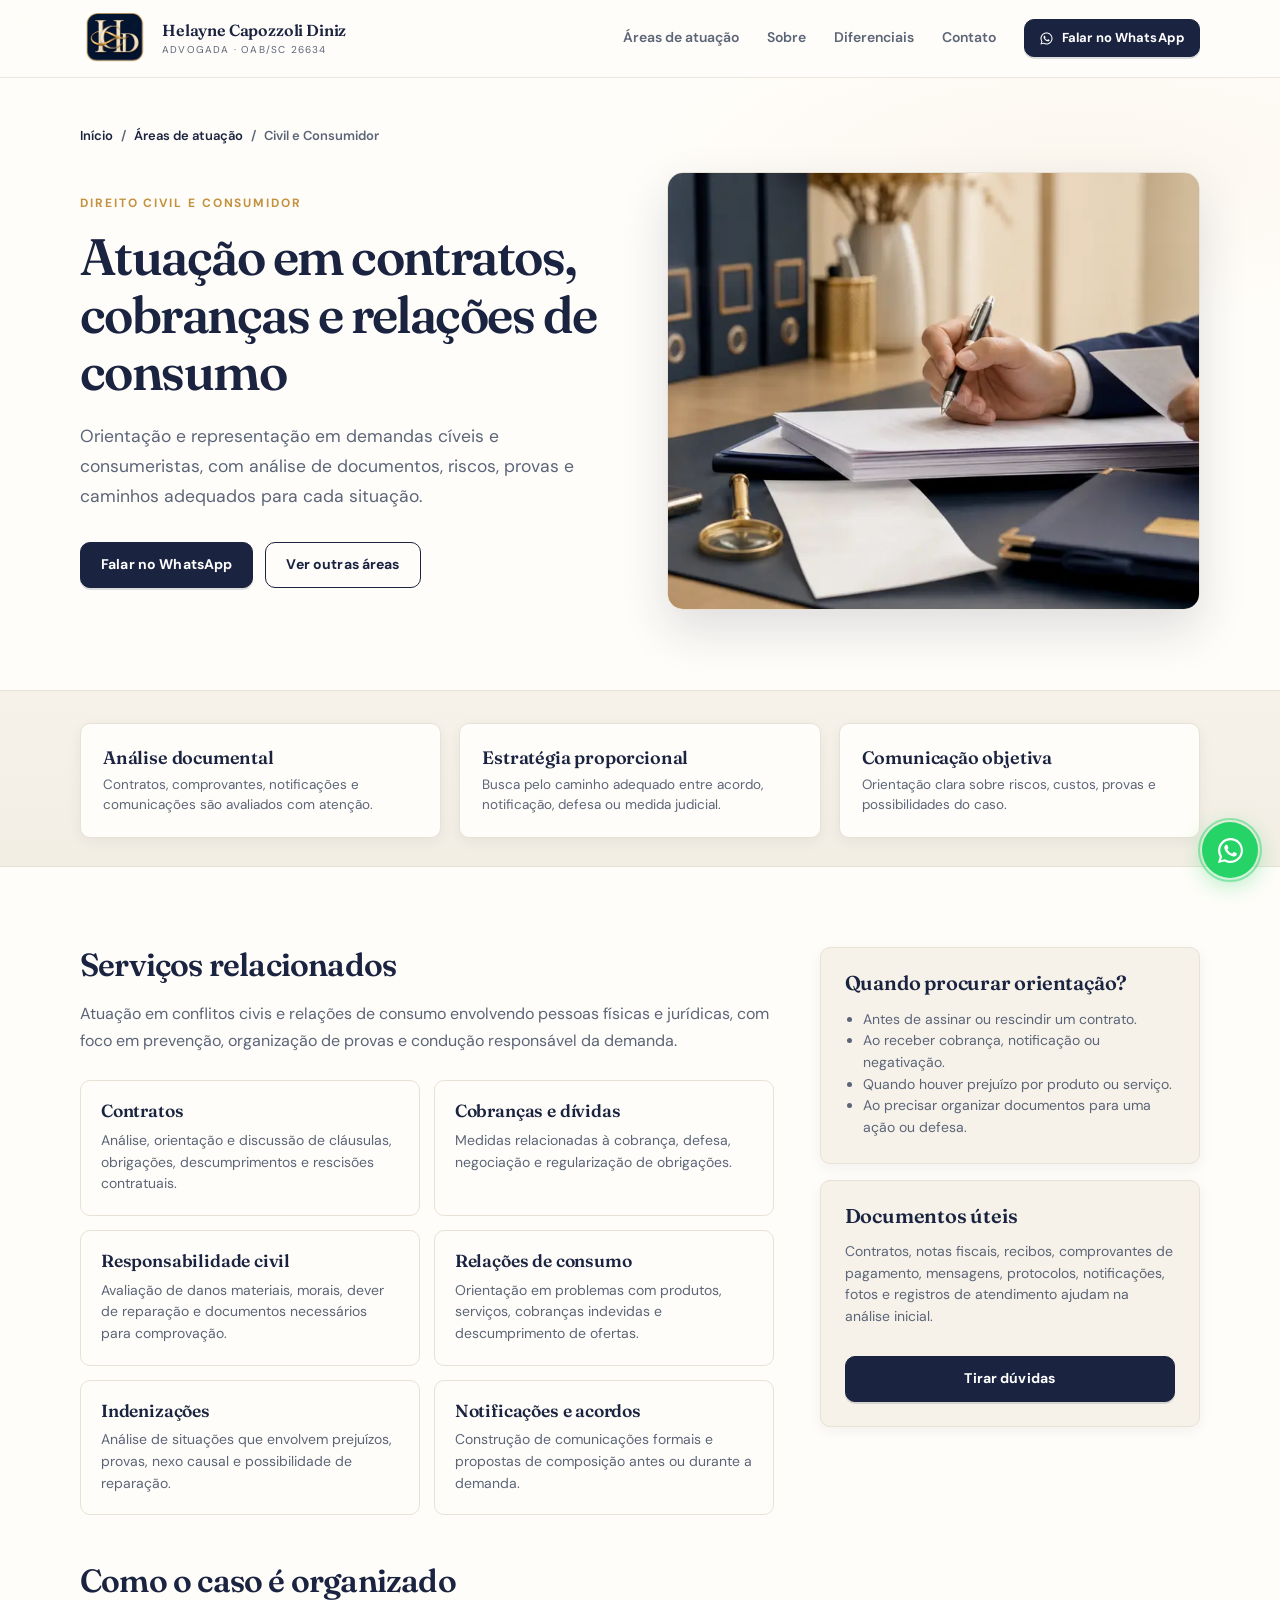
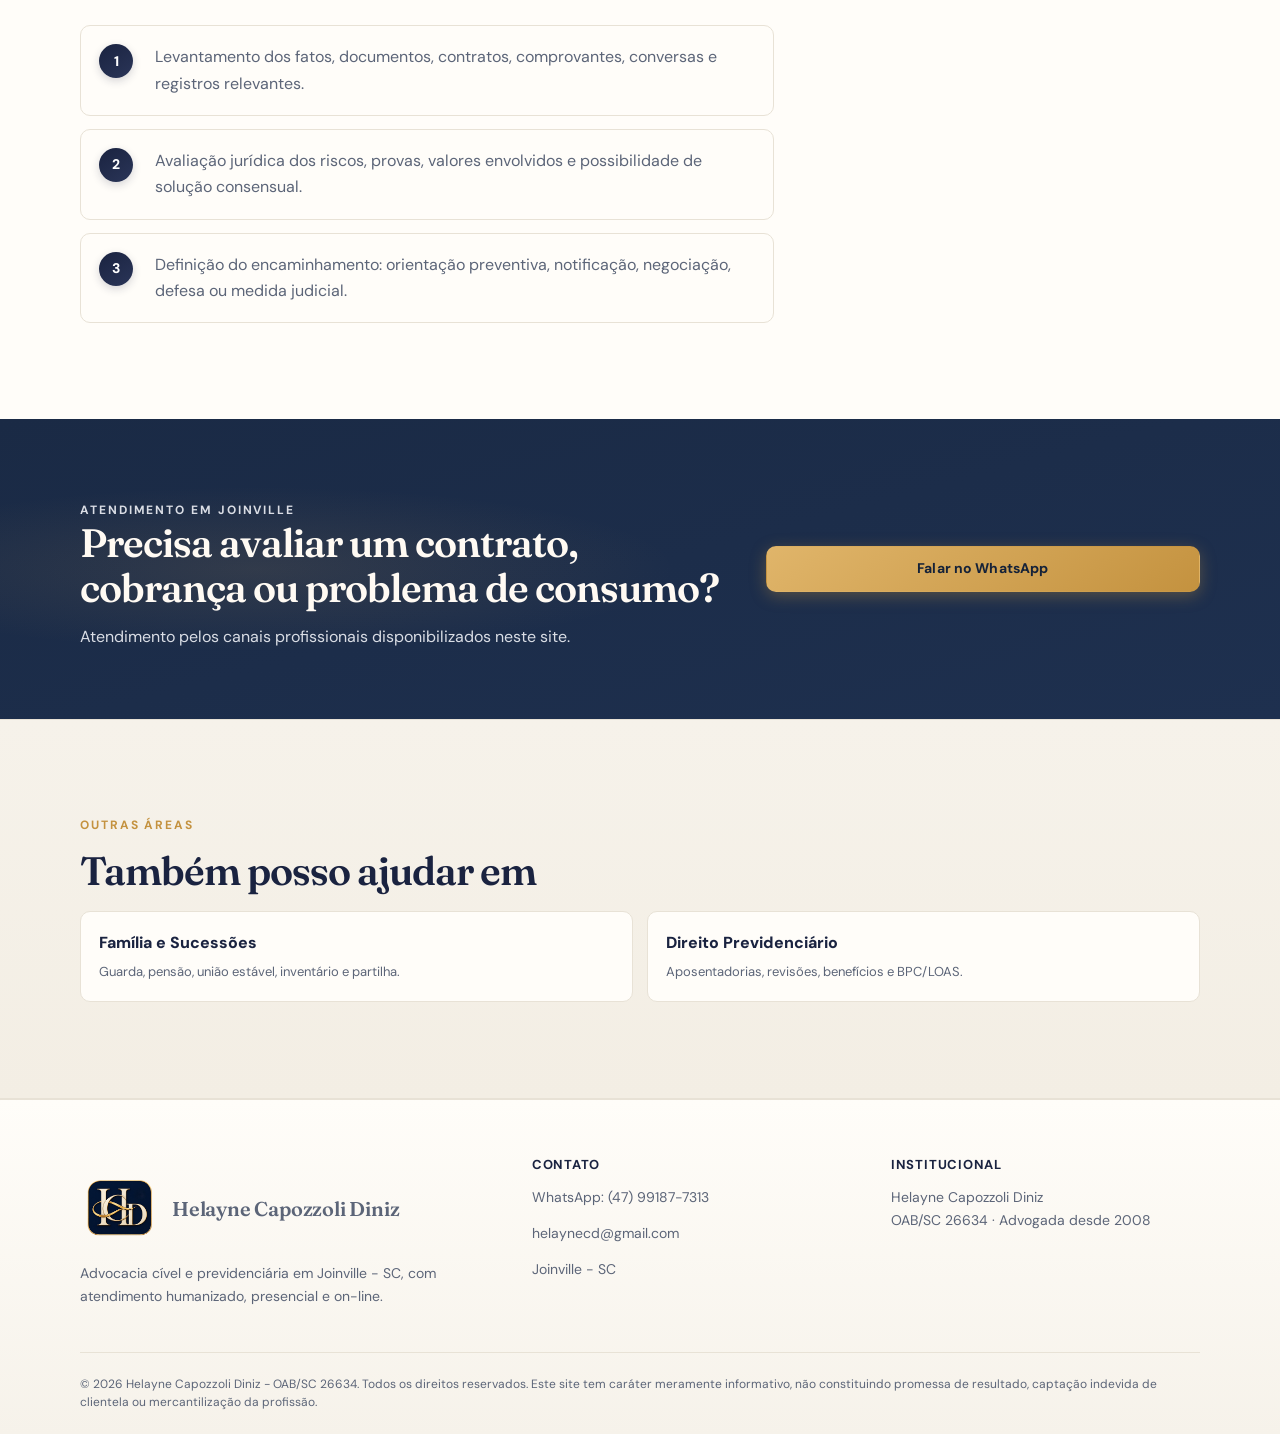
==== commit 5ddbf9b9: "Add files via upload" ====
--- a/servicos/civil-consumidor.html
+++ b/servicos/civil-consumidor.html
@@ -1,4 +1,4 @@
-<!doctype html>
+﻿<!doctype html>
 <html lang="pt-BR">
   <head>
     <meta charset="UTF-8" />
@@ -16,7 +16,8 @@
     <meta property="og:image" content="https://www.helaynediniz.adv.br/public/civil-consumidor.webp" />
     <title>Direito Civil e Consumidor | Helayne Capozzoli Diniz</title>
     <link rel="canonical" href="https://www.helaynediniz.adv.br/servicos/civil-consumidor.html" />
-    <link rel="icon" href="../public/logo-helayne.png" type="image/png" />
+    <link rel="icon" href="../public/favicon-hcd.png" type="image/png" sizes="any" />
+    <link rel="apple-touch-icon" href="../public/favicon-hcd.png" />
     <link rel="preload" as="image" href="../public/civil-consumidor.webp" />
     <link rel="preconnect" href="https://fonts.googleapis.com" />
     <link rel="preconnect" href="https://fonts.gstatic.com" crossorigin />
@@ -30,8 +31,8 @@
     <header class="site-header">
       <div class="container header-content">
         <a class="brand" href="../index.html#inicio" aria-label="Ir para o início">
-          <span class="brand-mark" aria-hidden="true"><img src="../public/logo-helayne.webp" width="40" height="38" alt="" /></span>
-          <span><strong>Helayne Capozzoli</strong><small>Advogada · OAB/SC 26634</small></span>
+          <img class="brand-mark" src="../public/hcd-logo.png" width="96" height="96" alt="" />
+          <span><strong>Helayne Capozzoli Diniz</strong><small>Advogada · OAB/SC 26634</small></span>
         </a>
         <nav class="desktop-nav" aria-label="Navegação principal">
           <a href="../index.html#areas">Áreas de atuação</a>
@@ -67,7 +68,7 @@
                 Orientação e representação em demandas cíveis e consumeristas, com análise de documentos, riscos, provas e caminhos adequados para cada situação.
               </p>
               <div class="service-actions">
-                <a class="button" href="https://wa.me/5547991877313?text=Ol%C3%A1%2C%20Dra.%20Helayne.%20Gostaria%20de%20falar%20sobre%20Direito%20Civil%20e%20Consumidor." target="_blank" rel="noopener noreferrer">Falar sobre meu caso</a>
+                <a class="button" href="https://wa.me/5547991877313?text=Ol%C3%A1%2C%20Dra.%20Helayne.%20Gostaria%20de%20falar%20sobre%20Direito%20Civil%20e%20Consumidor." target="_blank" rel="noopener noreferrer">Falar no WhatsApp</a>
                 <a class="button button-outline" href="../index.html#areas">Ver outras áreas</a>
               </div>
             </div>
@@ -136,9 +137,9 @@
           <div>
             <p class="eyebrow">Atendimento em Joinville</p>
             <h2>Precisa avaliar um contrato, cobrança ou problema de consumo?</h2>
-            <p>Envie uma mensagem para entender quais documentos podem ser analisados e quais caminhos fazem sentido para o seu caso.</p>
+            <p>Atendimento pelos canais profissionais disponibilizados neste site.</p>
           </div>
-          <a class="button" href="https://wa.me/5547991877313?text=Ol%C3%A1%2C%20Dra.%20Helayne.%20Gostaria%20de%20agendar%20uma%20consulta%20sobre%20Direito%20Civil%20e%20Consumidor." target="_blank" rel="noopener noreferrer">Falar no WhatsApp</a>
+          <a class="button" href="https://wa.me/5547991877313?text=Ol%C3%A1%2C%20Dra.%20Helayne.%20Gostaria%20de%20informa%C3%A7%C3%B5es%20sobre%20Direito%20Civil%20e%20Consumidor." target="_blank" rel="noopener noreferrer">Falar no WhatsApp</a>
         </div>
       </section>
 
@@ -158,7 +159,7 @@
 
     <footer class="site-footer">
       <div class="container footer-grid">
-        <div><a class="brand brand-footer" href="../index.html#inicio"><span class="brand-mark" aria-hidden="true"><img src="../public/logo-helayne.webp" width="40" height="38" alt="" /></span><strong>Helayne Capozzoli</strong></a><p>Advocacia cível e previdenciária em Joinville - SC, com atendimento humanizado, presencial e on-line.</p></div>
+        <div><a class="brand brand-footer" href="../index.html#inicio"><img class="brand-mark" src="../public/hcd-logo.png" width="96" height="96" alt="" /><strong>Helayne Capozzoli Diniz</strong></a><p>Advocacia cível e previdenciária em Joinville - SC, com atendimento humanizado, presencial e on-line.</p></div>
         <div><h3>Contato</h3><a href="https://wa.me/5547991877313" target="_blank" rel="noopener noreferrer">WhatsApp: (47) 99187-7313</a><a href="mailto:helaynecd@gmail.com">helaynecd@gmail.com</a><p>Joinville - SC</p></div>
         <div><h3>Institucional</h3><p>Helayne Capozzoli Diniz<br />OAB/SC 26634 · Advogada desde 2008</p></div>
       </div>
--- a/styles.css
+++ b/styles.css
@@ -85,25 +85,13 @@
 }
 
 .brand-mark {
-  display: grid;
-  place-items: center;
-  width: 42px;
-  height: 42px;
+  display: block;
+  width: 70px;
+  height: 70px;
   flex-shrink: 0;
-  border-radius: 10px;
-  overflow: hidden;
-  background: transparent;
-  box-shadow: 0 2px 10px rgba(26, 35, 64, 0.2);
-}
-
-.brand-mark img {
-  width: 100%;
-  height: 100%;
   object-fit: contain;
-  display: block;
-}
-
-.brand-mark svg,
+}
+
 .button-icon svg,
 .area-icon svg,
 .contact-list svg,
@@ -449,7 +437,7 @@
 /* —— Area cards —— */
 .cards-grid {
   display: grid;
-  grid-template-columns: repeat(3, minmax(0, 1fr));
+  grid-template-columns: repeat(auto-fit, minmax(260px, 1fr));
   gap: 22px;
   margin-top: 48px;
 }
@@ -887,10 +875,9 @@
 .footer-grid .brand { display: block; width: max-content; }
 
 .site-footer .brand-mark {
-  display: grid;
-  width: 48px;
-  height: 48px;
-  border-radius: 12px;
+  display: block;
+  width: 80px;
+  height: 80px;
 }
 
 .brand-footer {
@@ -974,6 +961,166 @@
   box-shadow: 0 10px 28px rgba(37, 211, 102, 0.5);
 }
 
+
+/* —— Topic highlight card (ex.: auxílio-acidente) —— */
+.topic-card {
+  margin-top: 40px;
+  padding: 32px 30px;
+  border: 1px solid var(--line);
+  border-radius: var(--radius);
+  background: var(--paper);
+  box-shadow: var(--shadow-sm);
+  position: relative;
+  overflow: hidden;
+}
+
+.topic-card::before {
+  content: "";
+  position: absolute;
+  top: 0;
+  left: 0;
+  right: 0;
+  height: 3px;
+  background: linear-gradient(90deg, var(--gold), var(--gold-soft));
+}
+
+.topic-card .eyebrow {
+  margin-bottom: 10px;
+}
+
+.topic-card h2 {
+  font-size: clamp(1.45rem, 2.2vw, 1.85rem);
+  letter-spacing: -0.02em;
+  margin-bottom: 6px;
+}
+
+.topic-card .topic-subtitle {
+  margin: 0 0 18px;
+  color: var(--muted);
+  font-size: 15px;
+  line-height: 1.55;
+}
+
+.topic-card > p {
+  margin: 0 0 14px;
+  color: var(--muted);
+  font-size: 15px;
+  line-height: 1.65;
+}
+
+.topic-card h3 {
+  margin: 22px 0 10px;
+  font-size: 17px;
+  letter-spacing: -0.01em;
+}
+
+.topic-compare {
+  display: grid;
+  grid-template-columns: 1fr 1fr;
+  gap: 14px;
+  margin: 14px 0 8px;
+}
+
+.topic-compare article {
+  padding: 16px 18px;
+  border: 1px solid var(--line);
+  border-radius: var(--radius-sm);
+  background: var(--sand);
+}
+
+.topic-compare h4 {
+  margin: 0 0 8px;
+  font: 700 14px var(--sans);
+  color: var(--ink);
+}
+
+.topic-compare p {
+  margin: 0;
+  color: var(--muted);
+  font-size: 13.5px;
+  line-height: 1.55;
+}
+
+.topic-card ul {
+  margin: 8px 0 0;
+  padding: 0;
+  list-style: none;
+}
+
+.topic-card ul li {
+  position: relative;
+  padding-left: 18px;
+  margin: 8px 0;
+  color: var(--muted);
+  font-size: 14.5px;
+  line-height: 1.55;
+}
+
+.topic-card ul li::before {
+  content: "";
+  position: absolute;
+  left: 0;
+  top: 0.55em;
+  width: 7px;
+  height: 7px;
+  border-radius: 50%;
+  background: var(--gold);
+  box-shadow: 0 0 0 3px rgba(196, 146, 63, 0.15);
+}
+
+.topic-tip {
+  margin-top: 18px;
+  padding: 16px 18px;
+  border-left: 3px solid var(--gold);
+  border-radius: 0 8px 8px 0;
+  background: linear-gradient(90deg, rgba(196, 146, 63, 0.08), transparent);
+}
+
+.topic-tip strong {
+  display: block;
+  margin-bottom: 4px;
+  color: var(--ink);
+  font-size: 14px;
+}
+
+.topic-tip p {
+  margin: 0;
+  color: var(--muted);
+  font-size: 14px;
+  line-height: 1.55;
+}
+
+.topic-cta {
+  display: flex;
+  flex-wrap: wrap;
+  align-items: center;
+  gap: 14px;
+  margin-top: 24px;
+  padding-top: 20px;
+  border-top: 1px solid var(--line);
+}
+
+.topic-cta .topic-contact {
+  color: var(--muted);
+  font-size: 13.5px;
+  line-height: 1.45;
+}
+
+.topic-cta .topic-contact strong {
+  display: block;
+  color: var(--ink);
+  font-size: 14px;
+}
+
+@media (max-width: 700px) {
+  .topic-compare {
+    grid-template-columns: 1fr;
+  }
+  .topic-card {
+    padding: 26px 20px;
+  }
+}
+
 /* —— Service pages —— */
 .service-hero {
   padding: 48px 0 80px;
@@ -1426,9 +1573,9 @@
   .brand small { font-size: 8px; }
 
   .brand-mark {
-    width: 36px;
-    height: 36px;
-    flex: 0 0 36px;
+    width: 58px;
+    height: 58px;
+    flex: 0 0 58px;
   }
 
   .section { padding: 64px 0; }
@@ -1594,3 +1741,40 @@
 
   html { scroll-behavior: auto; }
 }
+
+.article-body h2 {
+  margin: 28px 0 12px;
+  font-size: clamp(1.25rem, 2vw, 1.5rem);
+  letter-spacing: -0.015em;
+}
+.article-body h2:first-child { margin-top: 0; }
+.article-body > p {
+  color: var(--muted);
+  font-size: 15.5px;
+  line-height: 1.7;
+  margin: 0 0 14px;
+}
+.article-list {
+  margin: 8px 0 18px;
+  padding: 0;
+  list-style: none;
+}
+.article-list li {
+  position: relative;
+  padding-left: 18px;
+  margin: 10px 0;
+  color: var(--muted);
+  font-size: 15px;
+  line-height: 1.6;
+}
+.article-list li::before {
+  content: "";
+  position: absolute;
+  left: 0;
+  top: 0.55em;
+  width: 7px;
+  height: 7px;
+  border-radius: 50%;
+  background: var(--gold);
+  box-shadow: 0 0 0 3px rgba(196, 146, 63, 0.15);
+}
